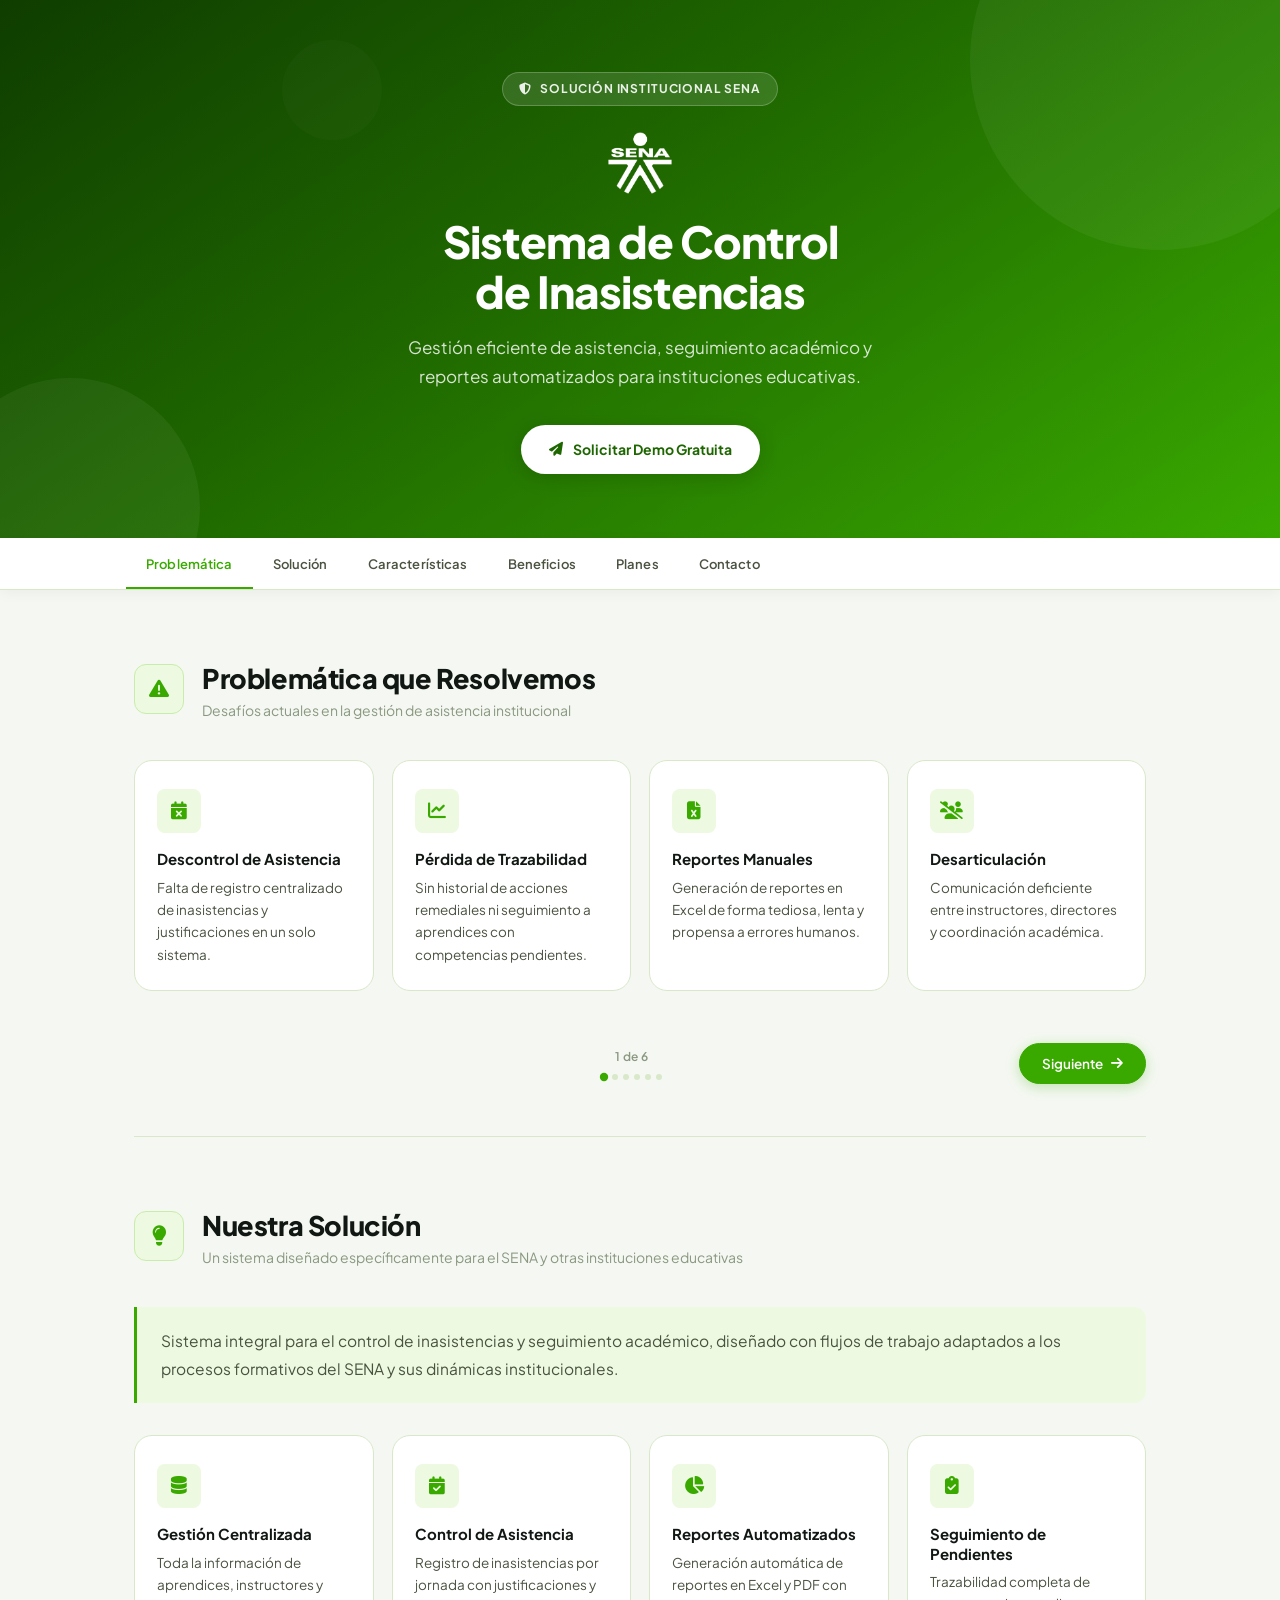
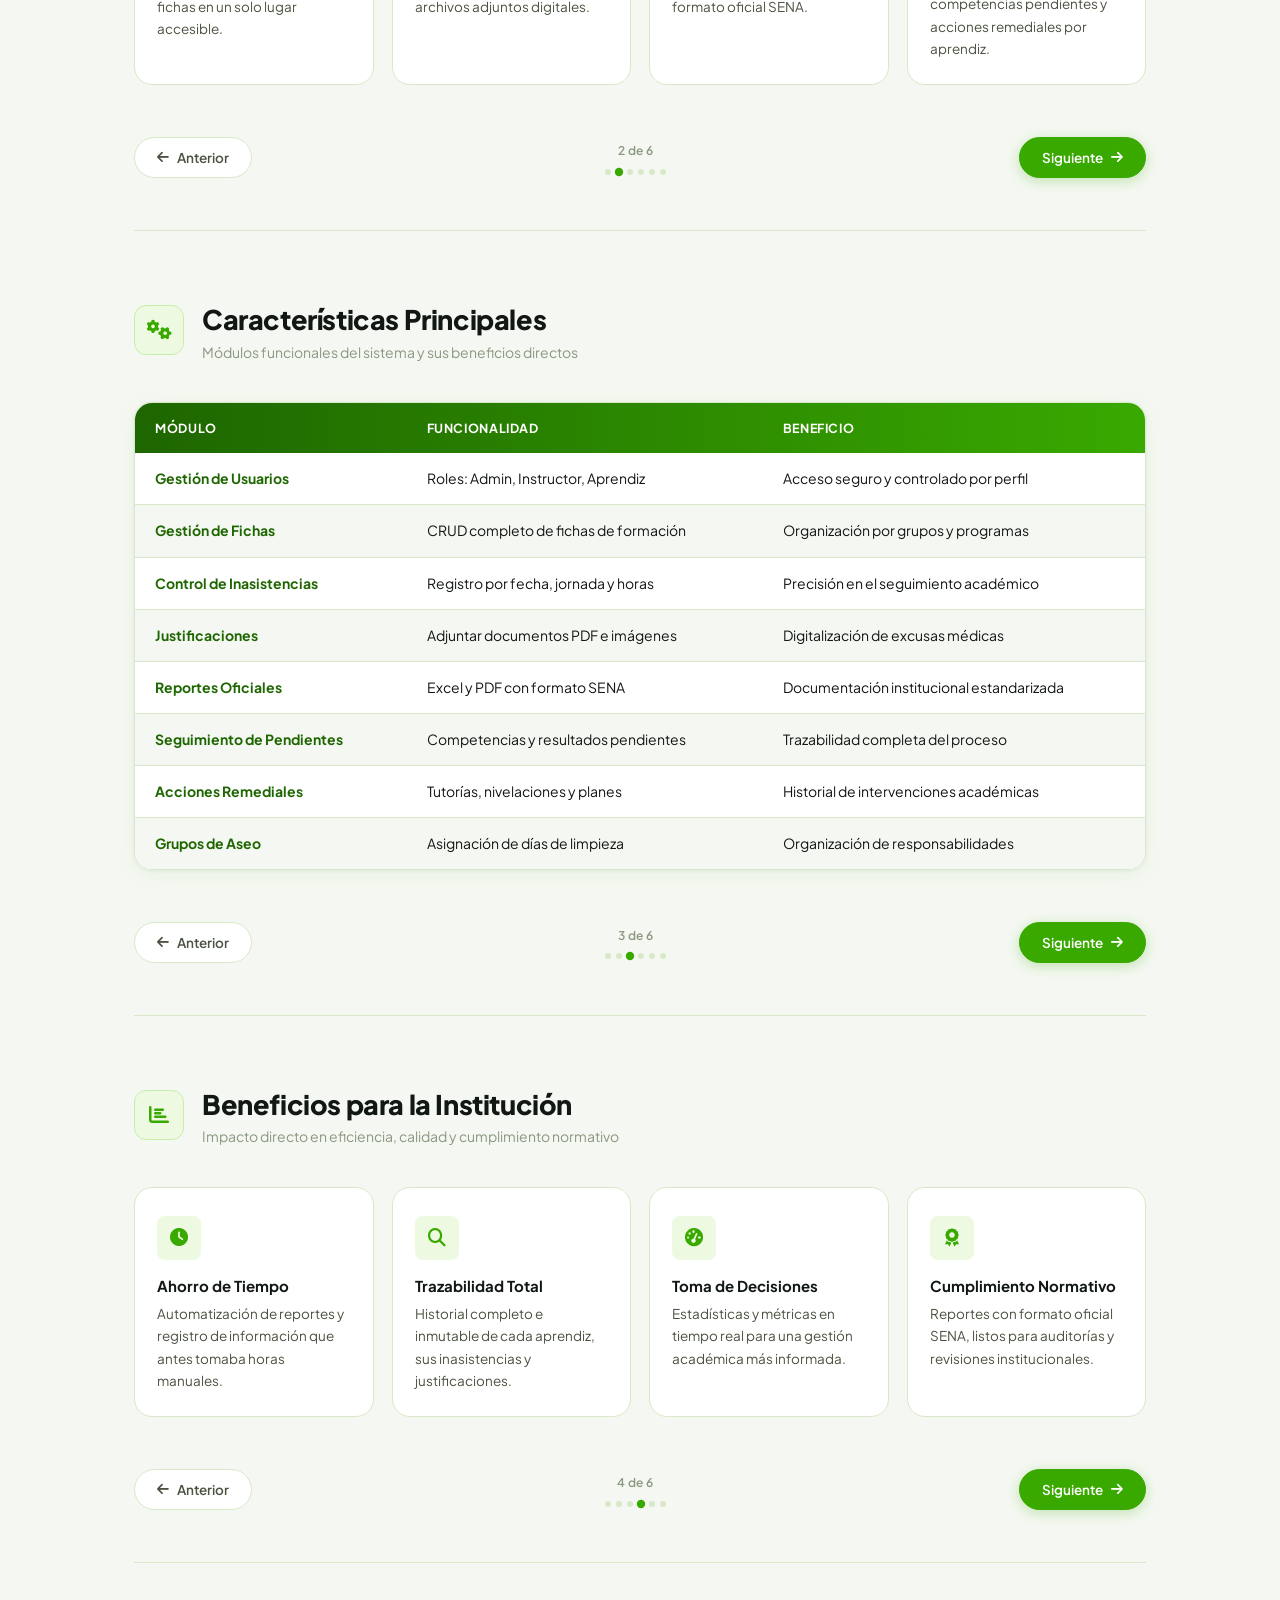
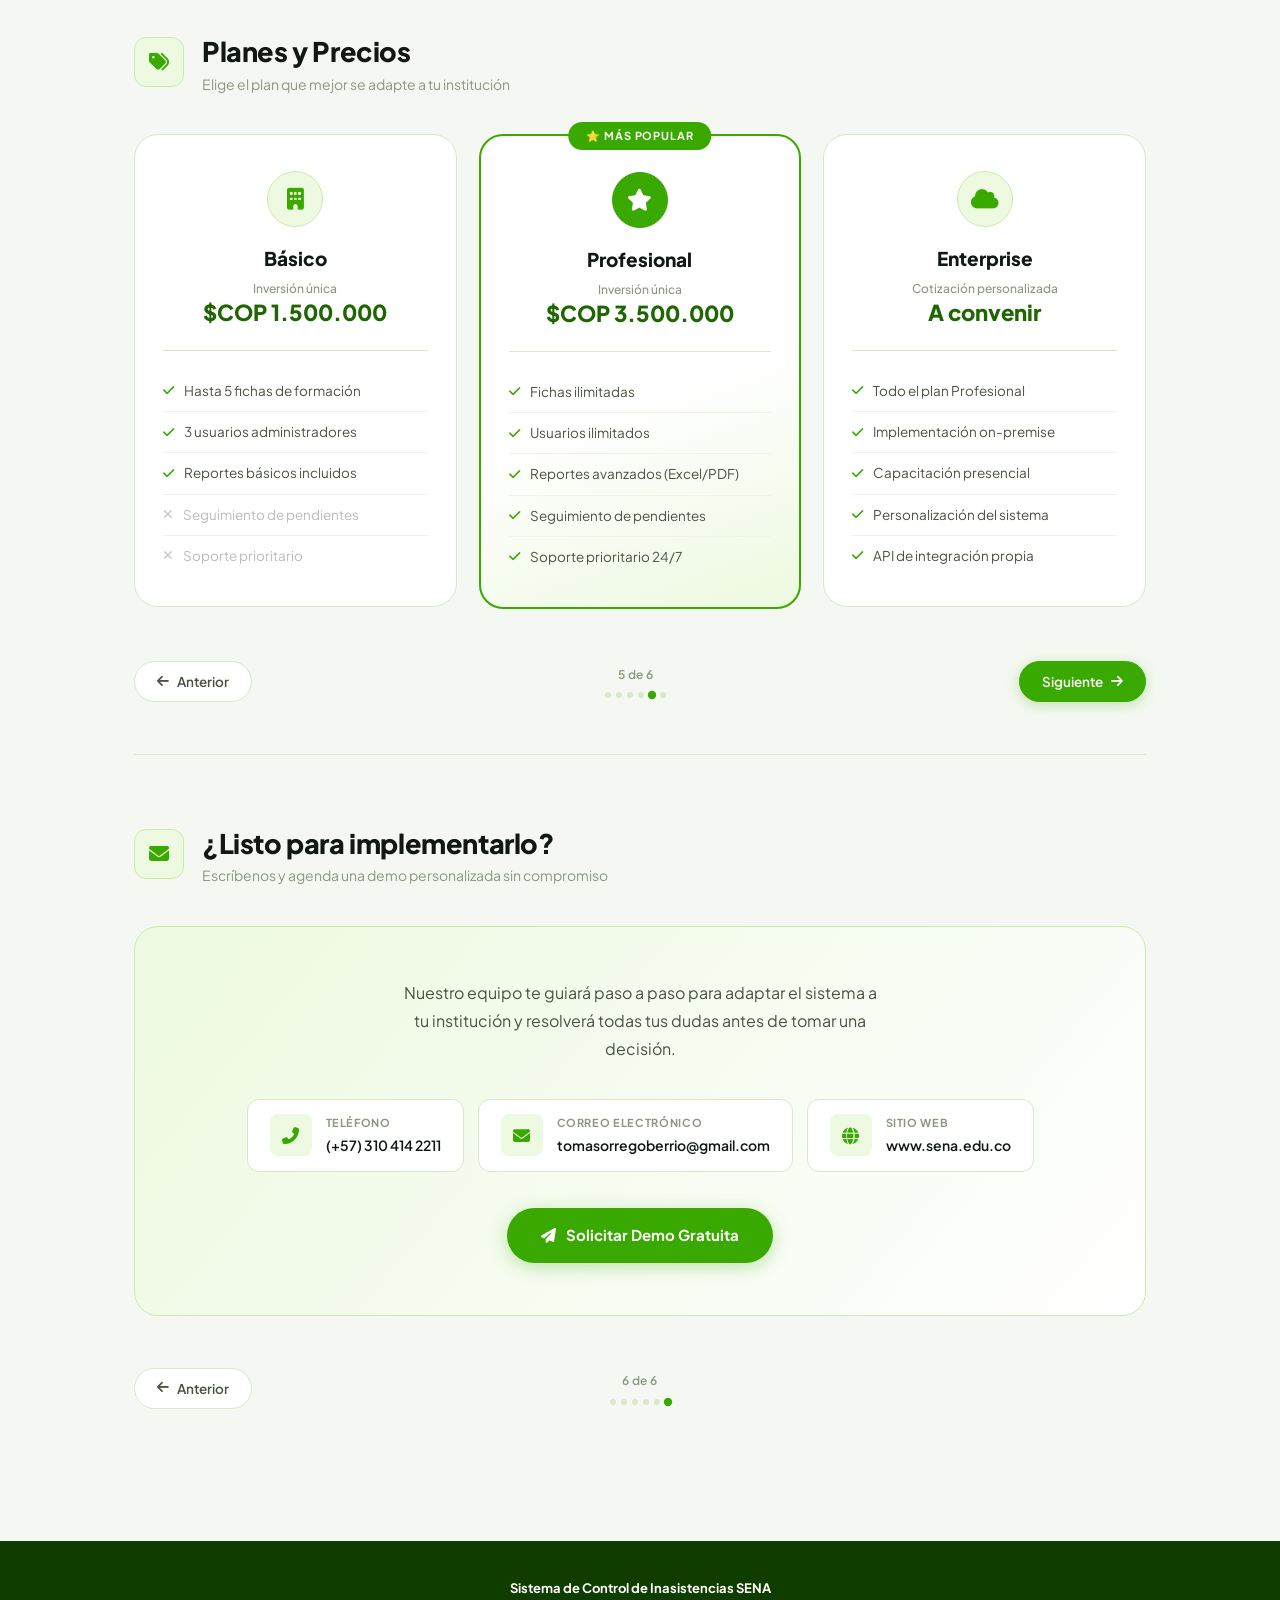
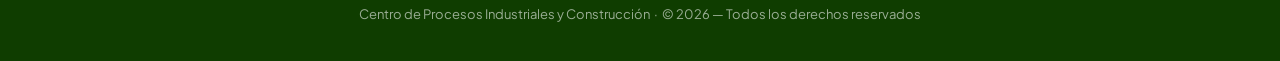
==== index.html @ 45164314 "presentacion" ====
<!DOCTYPE html>
<html lang="es">
<head>
  <meta charset="UTF-8">
  <meta name="viewport" content="width=device-width, initial-scale=1.0">
  <title>Sistema de Control de Inasistencias · SENA</title>
  <link rel="stylesheet" href="https://cdnjs.cloudflare.com/ajax/libs/font-awesome/6.4.0/css/all.min.css">
  <link rel="preconnect" href="https://fonts.googleapis.com">
  <link href="https://fonts.googleapis.com/css2?family=Plus+Jakarta+Sans:wght@400;500;600;700;800&display=swap" rel="stylesheet">
  <link rel="stylesheet" href="css/styles.css">
</head>
<body>

<!-- HEADER -->
<div class="header">
  <div class="hc hc1"></div>
  <div class="hc hc2"></div>
  <div class="hc hc3"></div>
  <div class="header-badge"><i class="fas fa-shield-alt"></i> Solución Institucional SENA</div>
  <img src="assets/img/logo-sena-negro.png" alt="SENA" onerror="this.style.display='none'">
  <h1>Sistema de Control<br>de Inasistencias</h1>
  <p>Gestión eficiente de asistencia, seguimiento académico y reportes automatizados para instituciones educativas.</p>
  <a href="#contacto" class="header-cta"><i class="fas fa-paper-plane"></i> Solicitar Demo Gratuita</a>
</div>

<!-- NAV STICKY -->
<div class="nav-sticky">
  <div class="progress-line" id="pline"></div>
  <nav class="nav-inner">
    <button class="nav-tab active" data-section="problematica">Problemática</button>
    <button class="nav-tab" data-section="solucion">Solución</button>
    <button class="nav-tab" data-section="caracteristicas">Características</button>
    <button class="nav-tab" data-section="beneficios">Beneficios</button>
    <button class="nav-tab" data-section="precios">Planes</button>
    <button class="nav-tab" data-section="contacto">Contacto</button>
  </nav>
</div>

<div class="container">

  <!-- 1. PROBLEMÁTICA -->
  <div id="problematica" class="section">
    <div class="sec-head">
      <div class="sec-ico"><i class="fas fa-exclamation-triangle"></i></div>
      <div class="sec-titles">
        <h2>Problemática que Resolvemos</h2>
        <p>Desafíos actuales en la gestión de asistencia institucional</p>
      </div>
    </div>
    <div class="cards-grid">
      <div class="card"><div class="card-ico"><i class="fas fa-calendar-times"></i></div><h4>Descontrol de Asistencia</h4><p>Falta de registro centralizado de inasistencias y justificaciones en un solo sistema.</p></div>
      <div class="card"><div class="card-ico"><i class="fas fa-chart-line"></i></div><h4>Pérdida de Trazabilidad</h4><p>Sin historial de acciones remediales ni seguimiento a aprendices con competencias pendientes.</p></div>
      <div class="card"><div class="card-ico"><i class="fas fa-file-excel"></i></div><h4>Reportes Manuales</h4><p>Generación de reportes en Excel de forma tediosa, lenta y propensa a errores humanos.</p></div>
      <div class="card"><div class="card-ico"><i class="fas fa-users-slash"></i></div><h4>Desarticulación</h4><p>Comunicación deficiente entre instructores, directores y coordinación académica.</p></div>
    </div>
    <div class="sec-nav">
      <button class="btn-sec btn-prev inv">← Anterior</button>
      <div class="step-info"><span class="step-lbl" id="lbl-0">1 de 6</span><div class="step-dots" id="dots-0"></div></div>
      <button class="btn-sec btn-next" data-dir="1">Siguiente <i class="fas fa-arrow-right"></i></button>
    </div>
  </div>

  <!-- 2. SOLUCIÓN -->
  <div id="solucion" class="section">
    <div class="sec-head">
      <div class="sec-ico"><i class="fas fa-lightbulb"></i></div>
      <div class="sec-titles">
        <h2>Nuestra Solución</h2>
        <p>Un sistema diseñado específicamente para el SENA y otras instituciones educativas</p>
      </div>
    </div>
    <p class="intro-text">Sistema integral para el control de inasistencias y seguimiento académico, diseñado con flujos de trabajo adaptados a los procesos formativos del SENA y sus dinámicas institucionales.</p>
    <div class="cards-grid">
      <div class="card"><div class="card-ico"><i class="fas fa-database"></i></div><h4>Gestión Centralizada</h4><p>Toda la información de aprendices, instructores y fichas en un solo lugar accesible.</p></div>
      <div class="card"><div class="card-ico"><i class="fas fa-calendar-check"></i></div><h4>Control de Asistencia</h4><p>Registro de inasistencias por jornada con justificaciones y archivos adjuntos digitales.</p></div>
      <div class="card"><div class="card-ico"><i class="fas fa-chart-pie"></i></div><h4>Reportes Automatizados</h4><p>Generación automática de reportes en Excel y PDF con formato oficial SENA.</p></div>
      <div class="card"><div class="card-ico"><i class="fas fa-clipboard-check"></i></div><h4>Seguimiento de Pendientes</h4><p>Trazabilidad completa de competencias pendientes y acciones remediales por aprendiz.</p></div>
    </div>
    <div class="sec-nav">
      <button class="btn-sec btn-prev" data-dir="-1"><i class="fas fa-arrow-left"></i> Anterior</button>
      <div class="step-info"><span class="step-lbl" id="lbl-1">2 de 6</span><div class="step-dots" id="dots-1"></div></div>
      <button class="btn-sec btn-next" data-dir="1">Siguiente <i class="fas fa-arrow-right"></i></button>
    </div>
  </div>

  <!-- 3. CARACTERÍSTICAS -->
  <div id="caracteristicas" class="section">
    <div class="sec-head">
      <div class="sec-ico"><i class="fas fa-cogs"></i></div>
      <div class="sec-titles">
        <h2>Características Principales</h2>
        <p>Módulos funcionales del sistema y sus beneficios directos</p>
      </div>
    </div>
    <div class="table-wrap">
      <table class="tbl">
        <thead><tr><th>Módulo</th><th>Funcionalidad</th><th>Beneficio</th></tr></thead>
        <tbody>
          <tr><td>Gestión de Usuarios</td><td>Roles: Admin, Instructor, Aprendiz</td><td>Acceso seguro y controlado por perfil</td></tr>
          <tr><td>Gestión de Fichas</td><td>CRUD completo de fichas de formación</td><td>Organización por grupos y programas</td></tr>
          <tr><td>Control de Inasistencias</td><td>Registro por fecha, jornada y horas</td><td>Precisión en el seguimiento académico</td></tr>
          <tr><td>Justificaciones</td><td>Adjuntar documentos PDF e imágenes</td><td>Digitalización de excusas médicas</td></tr>
          <tr><td>Reportes Oficiales</td><td>Excel y PDF con formato SENA</td><td>Documentación institucional estandarizada</td></tr>
          <tr><td>Seguimiento de Pendientes</td><td>Competencias y resultados pendientes</td><td>Trazabilidad completa del proceso</td></tr>
          <tr><td>Acciones Remediales</td><td>Tutorías, nivelaciones y planes</td><td>Historial de intervenciones académicas</td></tr>
          <tr><td>Grupos de Aseo</td><td>Asignación de días de limpieza</td><td>Organización de responsabilidades</td></tr>
        </tbody>
      </table>
    </div>
    <div class="sec-nav">
      <button class="btn-sec btn-prev" data-dir="-1"><i class="fas fa-arrow-left"></i> Anterior</button>
      <div class="step-info"><span class="step-lbl" id="lbl-2">3 de 6</span><div class="step-dots" id="dots-2"></div></div>
      <button class="btn-sec btn-next" data-dir="1">Siguiente <i class="fas fa-arrow-right"></i></button>
    </div>
  </div>

  <!-- 4. BENEFICIOS -->
  <div id="beneficios" class="section">
    <div class="sec-head">
      <div class="sec-ico"><i class="fas fa-chart-bar"></i></div>
      <div class="sec-titles">
        <h2>Beneficios para la Institución</h2>
        <p>Impacto directo en eficiencia, calidad y cumplimiento normativo</p>
      </div>
    </div>
    <div class="cards-grid">
      <div class="card"><div class="card-ico"><i class="fas fa-clock"></i></div><h4>Ahorro de Tiempo</h4><p>Automatización de reportes y registro de información que antes tomaba horas manuales.</p></div>
      <div class="card"><div class="card-ico"><i class="fas fa-search"></i></div><h4>Trazabilidad Total</h4><p>Historial completo e inmutable de cada aprendiz, sus inasistencias y justificaciones.</p></div>
      <div class="card"><div class="card-ico"><i class="fas fa-tachometer-alt"></i></div><h4>Toma de Decisiones</h4><p>Estadísticas y métricas en tiempo real para una gestión académica más informada.</p></div>
      <div class="card"><div class="card-ico"><i class="fas fa-award"></i></div><h4>Cumplimiento Normativo</h4><p>Reportes con formato oficial SENA, listos para auditorías y revisiones institucionales.</p></div>
    </div>
    <div class="sec-nav">
      <button class="btn-sec btn-prev" data-dir="-1"><i class="fas fa-arrow-left"></i> Anterior</button>
      <div class="step-info"><span class="step-lbl" id="lbl-3">4 de 6</span><div class="step-dots" id="dots-3"></div></div>
      <button class="btn-sec btn-next" data-dir="1">Siguiente <i class="fas fa-arrow-right"></i></button>
    </div>
  </div>

  <!-- 5. PRECIOS -->
  <div id="precios" class="section">
    <div class="sec-head">
      <div class="sec-ico"><i class="fas fa-tags"></i></div>
      <div class="sec-titles">
        <h2>Planes y Precios</h2>
        <p>Elige el plan que mejor se adapte a tu institución</p>
      </div>
    </div>
    <div class="pricing-grid">
      <div class="pcard">
        <div class="p-ico"><i class="fas fa-building"></i></div>
        <h3>Básico</h3>
        <div class="price-tag"><small>Inversión única</small>$COP 1.500.000</div>
        <ul>
          <li><i class="fas fa-check ck"></i> Hasta 5 fichas de formación</li>
          <li><i class="fas fa-check ck"></i> 3 usuarios administradores</li>
          <li><i class="fas fa-check ck"></i> Reportes básicos incluidos</li>
          <li><i class="fas fa-times cx"></i> <span class="dis">Seguimiento de pendientes</span></li>
          <li><i class="fas fa-times cx"></i> <span class="dis">Soporte prioritario</span></li>
        </ul>
      </div>
      <div class="pcard highlight">
        <div class="p-badge">⭐ Más popular</div>
        <div class="p-ico"><i class="fas fa-star"></i></div>
        <h3>Profesional</h3>
        <div class="price-tag"><small>Inversión única</small>$COP 3.500.000</div>
        <ul>
          <li><i class="fas fa-check ck"></i> Fichas ilimitadas</li>
          <li><i class="fas fa-check ck"></i> Usuarios ilimitados</li>
          <li><i class="fas fa-check ck"></i> Reportes avanzados (Excel/PDF)</li>
          <li><i class="fas fa-check ck"></i> Seguimiento de pendientes</li>
          <li><i class="fas fa-check ck"></i> Soporte prioritario 24/7</li>
        </ul>
      </div>
      <div class="pcard">
        <div class="p-ico"><i class="fas fa-cloud"></i></div>
        <h3>Enterprise</h3>
        <div class="price-tag"><small>Cotización personalizada</small>A convenir</div>
        <ul>
          <li><i class="fas fa-check ck"></i> Todo el plan Profesional</li>
          <li><i class="fas fa-check ck"></i> Implementación on-premise</li>
          <li><i class="fas fa-check ck"></i> Capacitación presencial</li>
          <li><i class="fas fa-check ck"></i> Personalización del sistema</li>
          <li><i class="fas fa-check ck"></i> API de integración propia</li>
        </ul>
      </div>
    </div>
    <div class="sec-nav">
      <button class="btn-sec btn-prev" data-dir="-1"><i class="fas fa-arrow-left"></i> Anterior</button>
      <div class="step-info"><span class="step-lbl" id="lbl-4">5 de 6</span><div class="step-dots" id="dots-4"></div></div>
      <button class="btn-sec btn-next" data-dir="1">Siguiente <i class="fas fa-arrow-right"></i></button>
    </div>
  </div>

  <!-- 6. CONTACTO -->
  <div id="contacto" class="section">
    <div class="sec-head">
      <div class="sec-ico"><i class="fas fa-envelope"></i></div>
      <div class="sec-titles">
        <h2>¿Listo para implementarlo?</h2>
        <p>Escríbenos y agenda una demo personalizada sin compromiso</p>
      </div>
    </div>
    <div class="contact-box">
      <p>Nuestro equipo te guiará paso a paso para adaptar el sistema a tu institución y resolverá todas tus dudas antes de tomar una decisión.</p>
      <div class="contact-items">
        <a href="tel:+573104142211" class="ci">
          <div class="ci-ico"><i class="fas fa-phone-alt"></i></div>
          <div class="ci-txt"><span>Teléfono</span><p>(+57) 310 414 2211</p></div>
        </a>
        <a href="mailto:tomasorregoberrio@gmail.com" class="ci">
          <div class="ci-ico"><i class="fas fa-envelope"></i></div>
          <div class="ci-txt"><span>Correo electrónico</span><p>tomasorregoberrio@gmail.com</p></div>
        </a>
        <a href="https://www.sena.edu.co" target="_blank" class="ci">
          <div class="ci-ico"><i class="fas fa-globe"></i></div>
          <div class="ci-txt"><span>Sitio web</span><p>www.sena.edu.co</p></div>
        </a>
      </div>
      <a href="#" class="btn-demo" id="demoBtn">
        <i class="fas fa-paper-plane"></i> Solicitar Demo Gratuita
      </a>
    </div>
    <div class="sec-nav">
      <button class="btn-sec btn-prev" data-dir="-1"><i class="fas fa-arrow-left"></i> Anterior</button>
      <div class="step-info"><span class="step-lbl" id="lbl-5">6 de 6</span><div class="step-dots" id="dots-5"></div></div>
      <button class="btn-sec btn-next inv"><i class="fas fa-check"></i> Finalizar</button>
    </div>
  </div>

</div>

<footer>
  <p><strong>Sistema de Control de Inasistencias SENA</strong></p>
  <p>Centro de Procesos Industriales y Construcción &nbsp;·&nbsp; © 2026 — Todos los derechos reservados</p>
</footer>

<script src="js/main.js"></script>
</body>
</html>
---- css/styles.css ----
:root {
  --green:       #39A900;
  --green-dark:  #1e6600;
  --green-deep:  #0f3d00;
  --green-soft:  #edf9e0;
  --green-mid:   #c8edaa;
  --text:        #111713;
  --text-2:      #4a5240;
  --text-3:      #8a9880;
  --border:      #d8e8c8;
  --surface:     #ffffff;
  --bg:          #f5f8f2;
  --bg-2:        #eef4e8;
  --r-sm:        8px;
  --r-md:        12px;
  --r-lg:        18px;
  --r-xl:        24px;
  --shadow:      0 1px 4px rgba(0,0,0,0.06), 0 4px 20px rgba(57,169,0,0.07);
  --shadow-h:    0 8px 32px rgba(57,169,0,0.14);
  --t:           0.22s cubic-bezier(.4,0,.2,1);
  --font:        'Plus Jakarta Sans','Segoe UI',system-ui,sans-serif;
}

*, *::before, *::after { box-sizing: border-box; margin: 0; padding: 0; }
html { scroll-behavior: smooth; }
body { font-family: var(--font); background: var(--bg); color: var(--text); line-height: 1.65; -webkit-font-smoothing: antialiased; }

/* HEADER */
.header {
  background: linear-gradient(145deg, var(--green-deep) 0%, var(--green-dark) 42%, var(--green) 100%);
  color: #fff; text-align: center;
  padding: 72px 24px 64px;
  position: relative; overflow: hidden;
}
.hc { position: absolute; border-radius: 50%; background: rgba(255,255,255,0.05); pointer-events: none; }
.hc1 { width: 380px; height: 380px; top: -130px; right: -70px; }
.hc2 { width: 260px; height: 260px; bottom: -100px; left: -60px; }
.hc3 { width: 100px; height: 100px; top: 40px; left: 22%; opacity: .4; }
.header-badge {
  display: inline-flex; align-items: center; gap: 8px;
  background: rgba(255,255,255,0.12); border: 1px solid rgba(255,255,255,0.22);
  border-radius: 100px; padding: 6px 16px;
  font-size: 12px; font-weight: 700; letter-spacing: .07em; text-transform: uppercase;
  color: rgba(255,255,255,0.9); margin-bottom: 26px;
}
.header img {
  height: 62px; margin: 0 auto 22px; display: block;
  filter: brightness(0) invert(1);
}
.header h1 {
  font-size: clamp(26px, 5vw, 44px); font-weight: 800;
  line-height: 1.15; letter-spacing: -1px; margin-bottom: 16px;
}
.header > p {
  font-size: clamp(14px, 2vw, 17px); color: rgba(255,255,255,0.82);
  max-width: 520px; margin: 0 auto 34px; line-height: 1.7;
}
.header-cta {
  display: inline-flex; align-items: center; gap: 10px;
  background: #fff; color: var(--green-dark);
  font-weight: 700; font-size: 14px;
  padding: 13px 28px; border-radius: 100px; text-decoration: none;
  transition: var(--t); box-shadow: 0 4px 20px rgba(0,0,0,0.15);
}
.header-cta:hover { background: var(--green-soft); transform: translateY(-2px); }

/* NAV STICKY */
.nav-sticky {
  position: sticky; top: 0; z-index: 300;
  background: rgba(255,255,255,0.96);
  backdrop-filter: blur(14px); -webkit-backdrop-filter: blur(14px);
  border-bottom: 1px solid var(--border);
  box-shadow: 0 2px 14px rgba(0,0,0,0.05);
}
.progress-line { height: 3px; background: linear-gradient(90deg, var(--green), #7dda00); width: 0%; transition: width .3s ease; }
.nav-inner {
  max-width: 1060px; margin: 0 auto;
  display: flex; overflow-x: auto; scrollbar-width: none; padding: 0 16px;
}
.nav-inner::-webkit-scrollbar { display: none; }
.nav-tab {
  flex-shrink: 0; padding: 15px 20px;
  font-size: 13px; font-weight: 600; color: var(--text-2);
  background: none; border: none; border-bottom: 2.5px solid transparent;
  cursor: pointer; font-family: var(--font); transition: var(--t);
  white-space: nowrap; letter-spacing: .01em;
}
.nav-tab:hover { color: var(--green); }
.nav-tab.active { color: var(--green); border-bottom-color: var(--green); }

/* LAYOUT */
.container { max-width: 1060px; margin: 0 auto; padding: 0 24px 80px; }

/* SECTIONS */
.section { padding: 72px 0 52px; border-bottom: 1px solid var(--border); }
.section:last-child { border-bottom: none; }

.sec-head { display: flex; align-items: flex-start; gap: 18px; margin-bottom: 38px; }
.sec-ico {
  width: 50px; height: 50px; min-width: 50px;
  background: var(--green-soft); border: 1px solid var(--green-mid);
  border-radius: var(--r-md);
  display: flex; align-items: center; justify-content: center;
  color: var(--green); font-size: 20px; margin-top: 2px;
}
.sec-titles h2 {
  font-size: clamp(20px, 3vw, 27px); font-weight: 800;
  color: var(--text); letter-spacing: -0.4px; line-height: 1.2;
}
.sec-titles p { font-size: 14px; color: var(--text-3); margin-top: 5px; }

/* CARDS GRID */
.cards-grid { display: grid; grid-template-columns: repeat(auto-fit, minmax(215px, 1fr)); gap: 18px; }
.card {
  background: var(--surface); border: 1px solid var(--border);
  border-radius: var(--r-lg); padding: 28px 22px 24px;
  transition: transform var(--t), box-shadow var(--t), border-color var(--t);
  position: relative; overflow: hidden;
}
.card::before {
  content: ''; position: absolute; top: 0; left: 0; right: 0;
  height: 3px; background: linear-gradient(90deg, var(--green), #7dda00);
  opacity: 0; transition: opacity var(--t);
}
.card:hover { transform: translateY(-5px); box-shadow: var(--shadow-h); border-color: var(--green-mid); }
.card:hover::before { opacity: 1; }
.card-ico {
  width: 44px; height: 44px;
  background: var(--green-soft); border-radius: var(--r-sm);
  display: flex; align-items: center; justify-content: center;
  color: var(--green); font-size: 18px; margin-bottom: 16px;
}
.card h4 { font-size: 15px; font-weight: 700; color: var(--text); margin-bottom: 8px; line-height: 1.3; }
.card p { font-size: 13.5px; color: var(--text-2); line-height: 1.65; }

/* INTRO TEXT */
.intro-text {
  font-size: 15.5px; color: var(--text-2); line-height: 1.8;
  margin-bottom: 32px;
  padding: 20px 24px;
  background: var(--green-soft);
  border-left: 3px solid var(--green);
  border-radius: 0 var(--r-md) var(--r-md) 0;
}

/* TABLE */
.table-wrap { overflow-x: auto; border-radius: var(--r-lg); border: 1px solid var(--border); box-shadow: var(--shadow); }
.tbl { width: 100%; border-collapse: collapse; background: var(--surface); min-width: 560px; }
.tbl thead tr { background: linear-gradient(90deg, var(--green-dark), var(--green)); }
.tbl th { padding: 15px 20px; text-align: left; font-size: 12.5px; font-weight: 700; color: #fff; letter-spacing: .05em; text-transform: uppercase; }
.tbl td { padding: 14px 20px; font-size: 14px; border-bottom: 1px solid var(--border); color: var(--text); vertical-align: middle; }
.tbl td:first-child { font-weight: 700; color: var(--green-dark); }
.tbl tbody tr:last-child td { border-bottom: none; }
.tbl tbody tr:nth-child(even) { background: var(--bg); }
.tbl tbody tr:hover { background: var(--green-soft); transition: background .15s; }

/* PRICING */
.pricing-grid { display: grid; grid-template-columns: repeat(auto-fit, minmax(255px, 1fr)); gap: 22px; align-items: start; }
.pcard {
  background: var(--surface); border: 1px solid var(--border);
  border-radius: var(--r-xl); padding: 36px 28px 30px;
  text-align: center;
  transition: transform var(--t), box-shadow var(--t);
  position: relative;
}
.pcard:hover { transform: translateY(-6px); box-shadow: var(--shadow-h); }
.pcard.highlight { border: 2px solid var(--green); background: linear-gradient(160deg, #fff 55%, var(--green-soft) 100%); }
.p-badge {
  position: absolute; top: -14px; left: 50%; transform: translateX(-50%);
  background: var(--green); color: #fff;
  font-size: 11px; font-weight: 700; letter-spacing: .08em; text-transform: uppercase;
  padding: 5px 18px; border-radius: 100px; white-space: nowrap;
}
.p-ico {
  width: 56px; height: 56px; border-radius: 50%;
  background: var(--green-soft); border: 1px solid var(--green-mid);
  display: flex; align-items: center; justify-content: center;
  margin: 0 auto 16px; color: var(--green); font-size: 22px;
}
.pcard.highlight .p-ico { background: var(--green); border-color: var(--green); color: #fff; }
.pcard h3 { font-size: 19px; font-weight: 800; color: var(--text); margin-bottom: 8px; }
.price-tag { font-size: 22px; font-weight: 800; color: var(--green-dark); margin-bottom: 24px; line-height: 1.2; }
.price-tag small { display: block; font-size: 12px; font-weight: 500; color: var(--text-3); margin-bottom: 3px; }
.pcard ul { list-style: none; text-align: left; border-top: 1px solid var(--border); padding-top: 20px; }
.pcard ul li {
  padding: 9px 0; font-size: 13.5px; color: var(--text-2);
  display: flex; align-items: center; gap: 10px;
  border-bottom: 1px solid var(--bg-2);
}
.pcard ul li:last-child { border-bottom: none; }
.pcard ul li .ck { color: var(--green); font-size: 13px; }
.pcard ul li .cx { color: #ccc; font-size: 13px; }
.pcard ul li .dis { color: #bbb; }

/* CONTACT */
.contact-box {
  background: linear-gradient(130deg, var(--green-soft) 0%, #fff 100%);
  border: 1px solid var(--green-mid); border-radius: var(--r-xl);
  padding: 52px 36px; text-align: center;
}
.contact-box > p {
  font-size: 16px; color: var(--text-2); line-height: 1.75;
  max-width: 480px; margin: 0 auto 36px;
}
.contact-items {
  display: flex; justify-content: center; flex-wrap: wrap;
  gap: 14px; margin-bottom: 36px;
}
.ci {
  display: flex; align-items: center; gap: 14px;
  background: var(--surface); border: 1px solid var(--border);
  border-radius: var(--r-md); padding: 14px 22px;
  min-width: 210px; text-align: left; text-decoration: none;
  transition: var(--t);
}
.ci:hover { border-color: var(--green); box-shadow: var(--shadow-h); transform: translateY(-2px); }
.ci-ico {
  width: 42px; height: 42px; min-width: 42px;
  background: var(--green-soft); border-radius: var(--r-sm);
  display: flex; align-items: center; justify-content: center;
  color: var(--green); font-size: 17px;
}
.ci-txt span { display: block; font-size: 11px; font-weight: 700; text-transform: uppercase; letter-spacing: .06em; color: var(--text-3); margin-bottom: 2px; }
.ci-txt p { font-size: 14px; font-weight: 600; color: var(--text); }
.btn-demo {
  display: inline-flex; align-items: center; gap: 10px;
  background: var(--green); color: #fff;
  font-family: var(--font); font-weight: 700; font-size: 15px;
  padding: 15px 34px; border-radius: 100px; border: none;
  cursor: pointer; text-decoration: none; transition: var(--t);
  box-shadow: 0 4px 18px rgba(57,169,0,0.30);
}
.btn-demo:hover { background: var(--green-dark); transform: translateY(-3px); box-shadow: 0 8px 28px rgba(57,169,0,0.35); }

/* SECTION NAV BUTTONS */
.sec-nav {
  display: flex; justify-content: space-between; align-items: center;
  gap: 16px; padding-top: 44px; margin-top: 8px;
}
.btn-sec {
  display: inline-flex; align-items: center; gap: 8px;
  padding: 11px 22px; border-radius: 100px;
  font-size: 13.5px; font-weight: 600; font-family: var(--font);
  cursor: pointer; transition: var(--t); border: 1.5px solid transparent;
}
.btn-prev { background: var(--surface); border-color: var(--border); color: var(--text-2); }
.btn-prev:hover { border-color: var(--green); color: var(--green); background: var(--green-soft); }
.btn-next {
  background: var(--green); border-color: var(--green); color: #fff;
  box-shadow: 0 3px 14px rgba(57,169,0,0.28);
}
.btn-next:hover { background: var(--green-dark); border-color: var(--green-dark); box-shadow: 0 6px 20px rgba(57,169,0,0.35); transform: translateY(-1px); }
.btn-sec.inv { opacity: 0; pointer-events: none; }

.step-info { display: flex; flex-direction: column; align-items: center; gap: 8px; }
.step-lbl { font-size: 12px; font-weight: 600; color: var(--text-3); letter-spacing: .04em; }
.step-dots { display: flex; gap: 5px; }
.dot { width: 6px; height: 6px; border-radius: 50%; background: var(--border); transition: background var(--t), transform var(--t); }
.dot.active { background: var(--green); transform: scale(1.4); }

/* FOOTER */
footer {
  background: var(--green-deep); color: rgba(255,255,255,0.58);
  text-align: center; padding: 34px 24px;
  font-size: 13px; line-height: 2;
}
footer strong { color: #fff; }

/* RESPONSIVE */
@media (max-width: 640px) {
  .cards-grid { grid-template-columns: 1fr 1fr; }
  .pricing-grid { grid-template-columns: 1fr; }
  .contact-items { flex-direction: column; align-items: stretch; }
  .ci { min-width: unset; }
  .section { padding: 52px 0 38px; }
  .contact-box { padding: 32px 20px; }
}
@media (max-width: 420px) {
  .cards-grid { grid-template-columns: 1fr; }
  .btn-sec { padding: 10px 14px; font-size: 13px; }
  .sec-head { flex-direction: column; gap: 10px; }
}
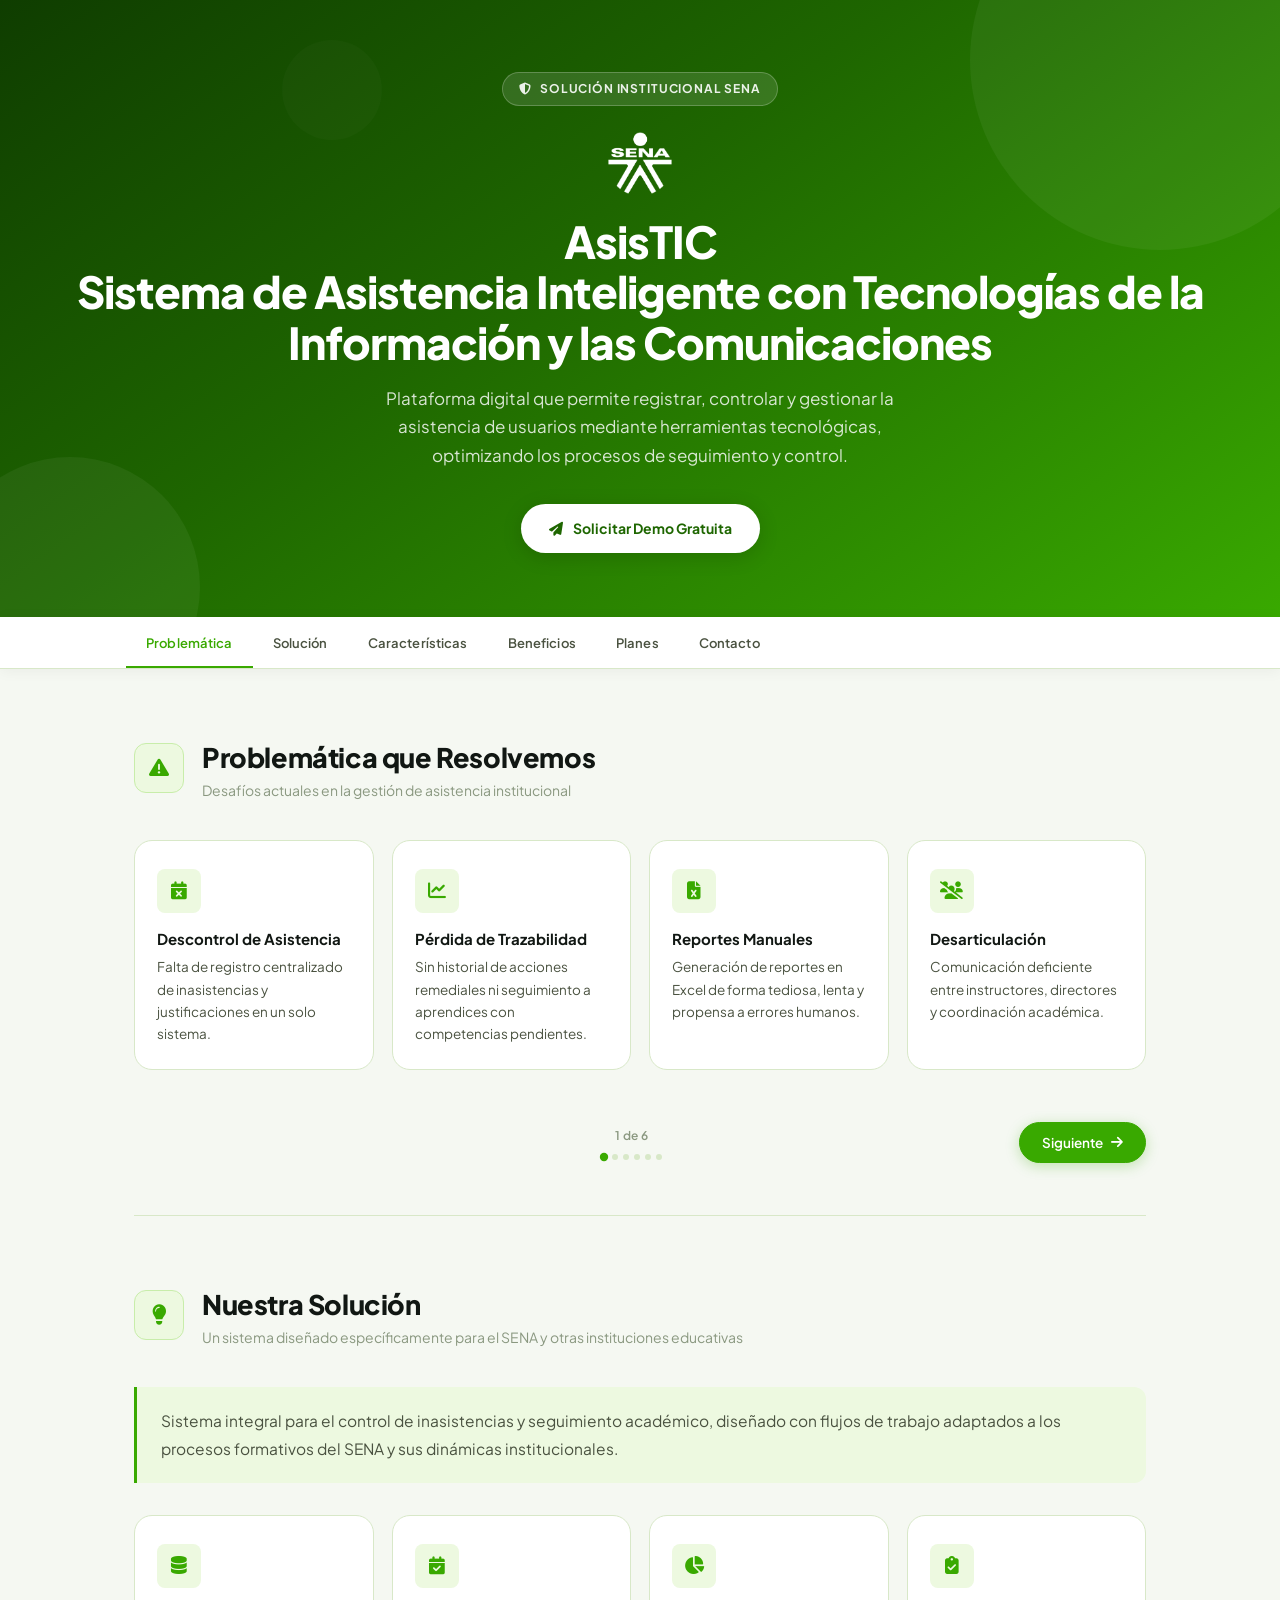
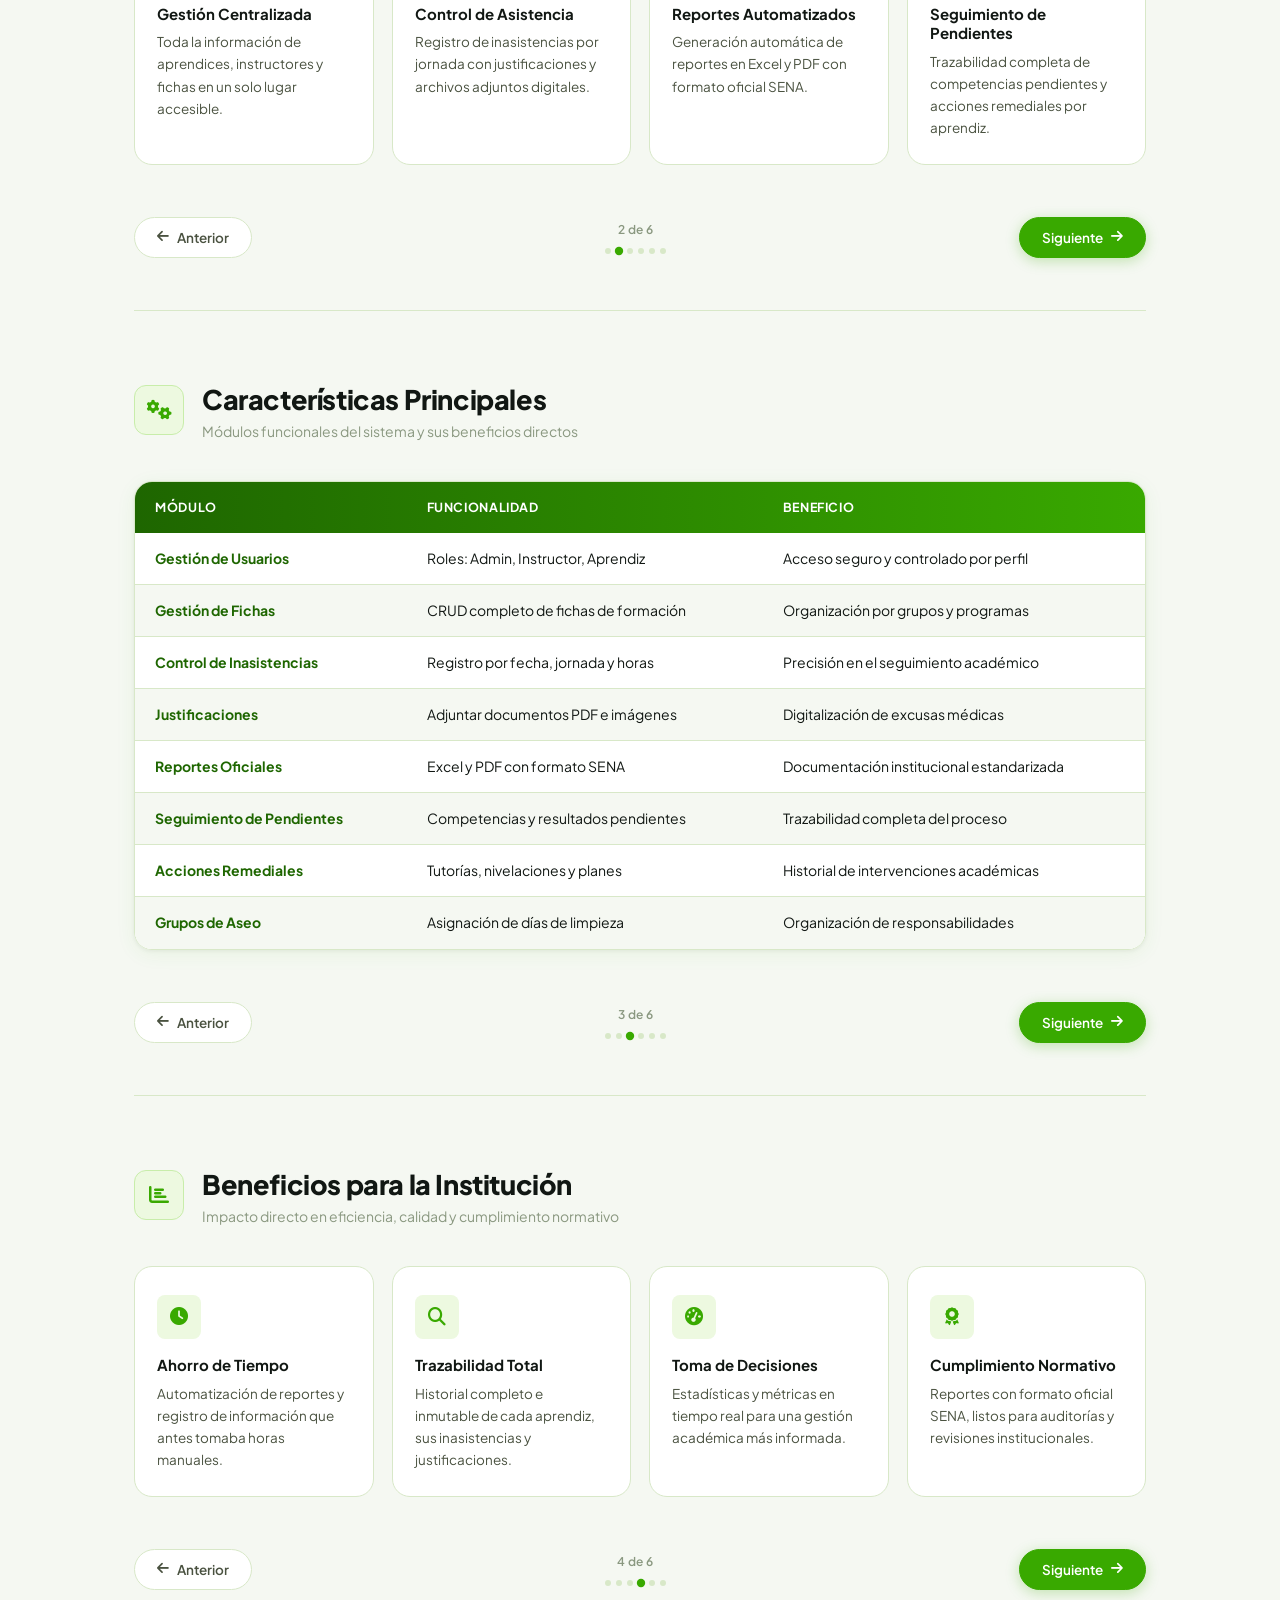
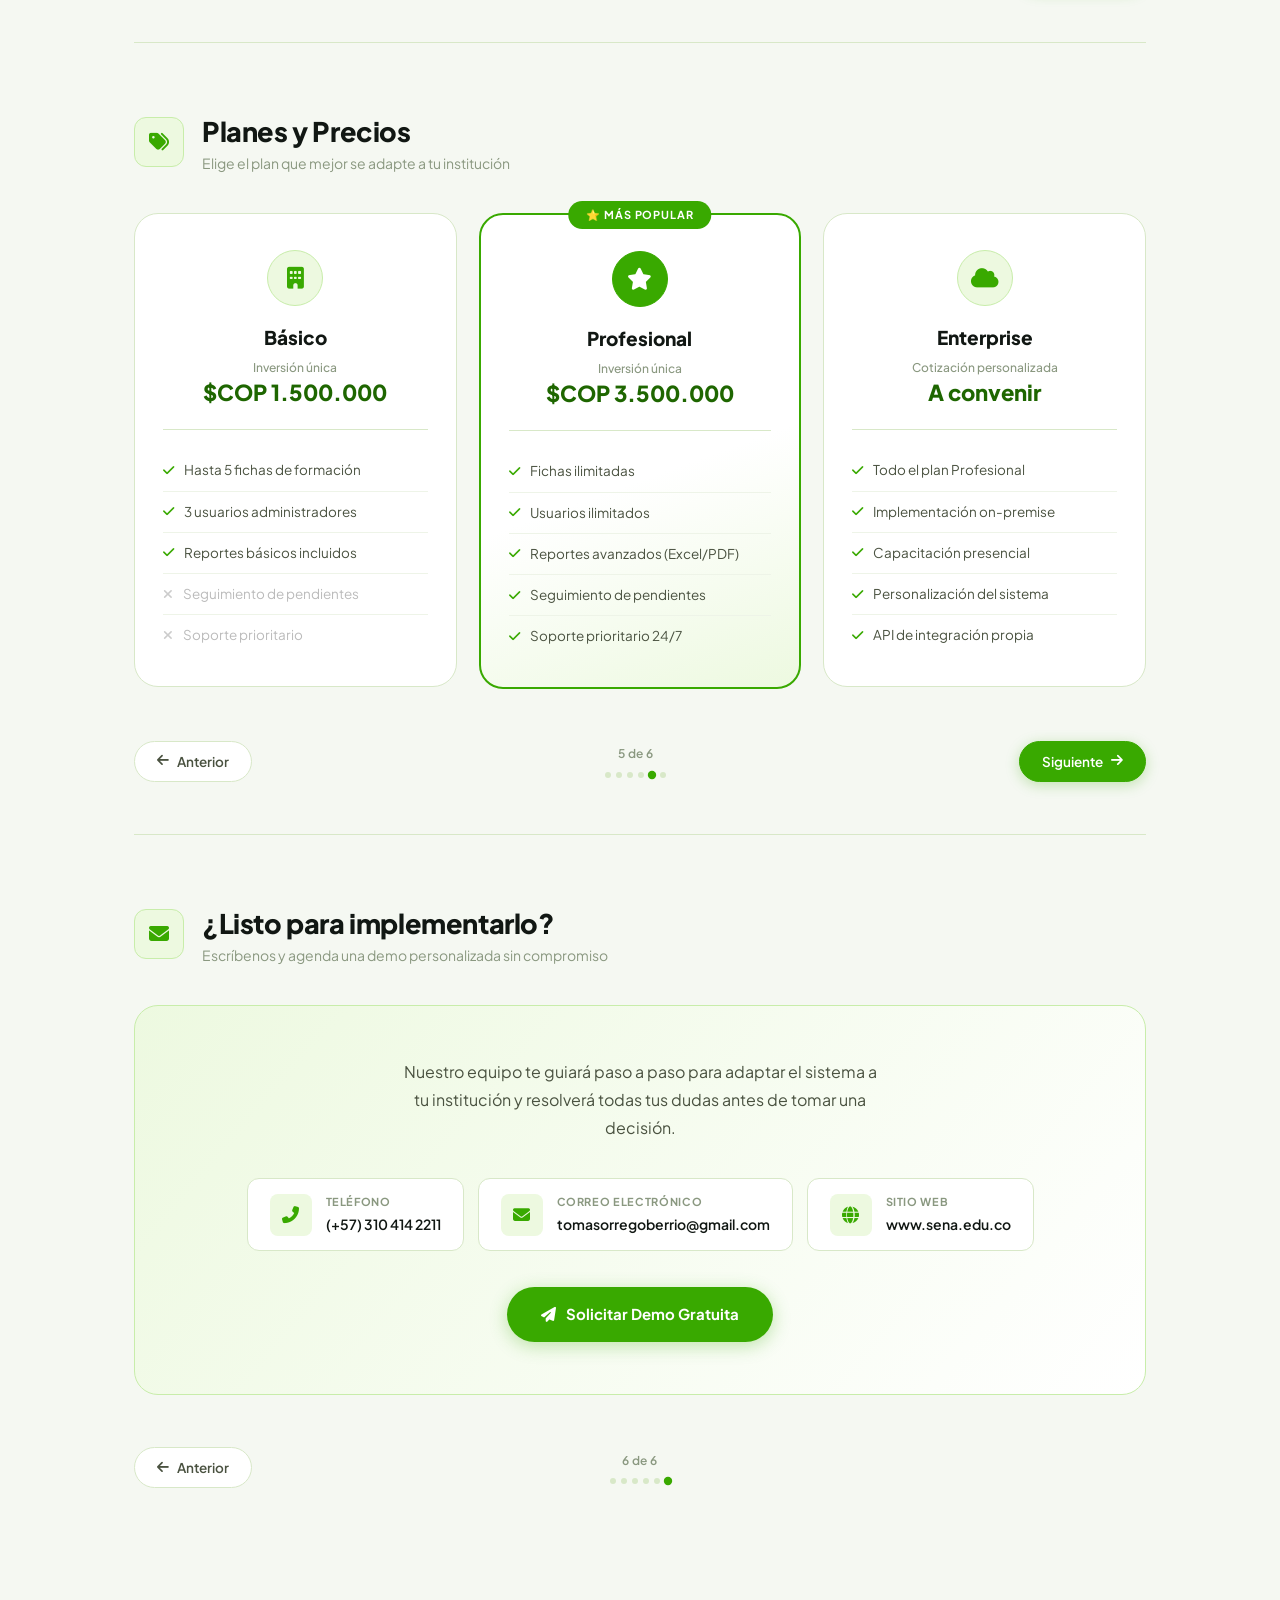
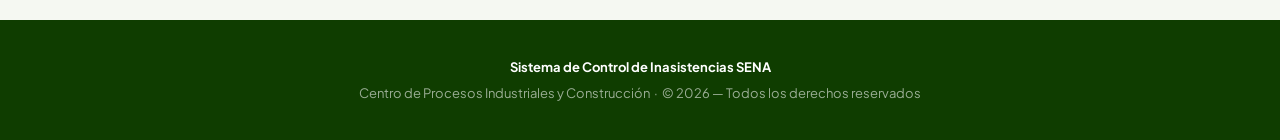
==== commit dc627d07: "presentacion" ====
--- a/index.html
+++ b/index.html
@@ -18,8 +18,8 @@
   <div class="hc hc3"></div>
   <div class="header-badge"><i class="fas fa-shield-alt"></i> Solución Institucional SENA</div>
   <img src="assets/img/logo-sena-negro.png" alt="SENA" onerror="this.style.display='none'">
-  <h1>Sistema de Control<br>de Inasistencias</h1>
-  <p>Gestión eficiente de asistencia, seguimiento académico y reportes automatizados para instituciones educativas.</p>
+  <h1>AsisTIC<br>Sistema de Asistencia Inteligente con Tecnologías de la Información y las Comunicaciones</h1>
+  <p>Plataforma digital que permite registrar, controlar y gestionar la asistencia de usuarios mediante herramientas tecnológicas, optimizando los procesos de seguimiento y control.</p>
   <a href="#contacto" class="header-cta"><i class="fas fa-paper-plane"></i> Solicitar Demo Gratuita</a>
 </div>
 
